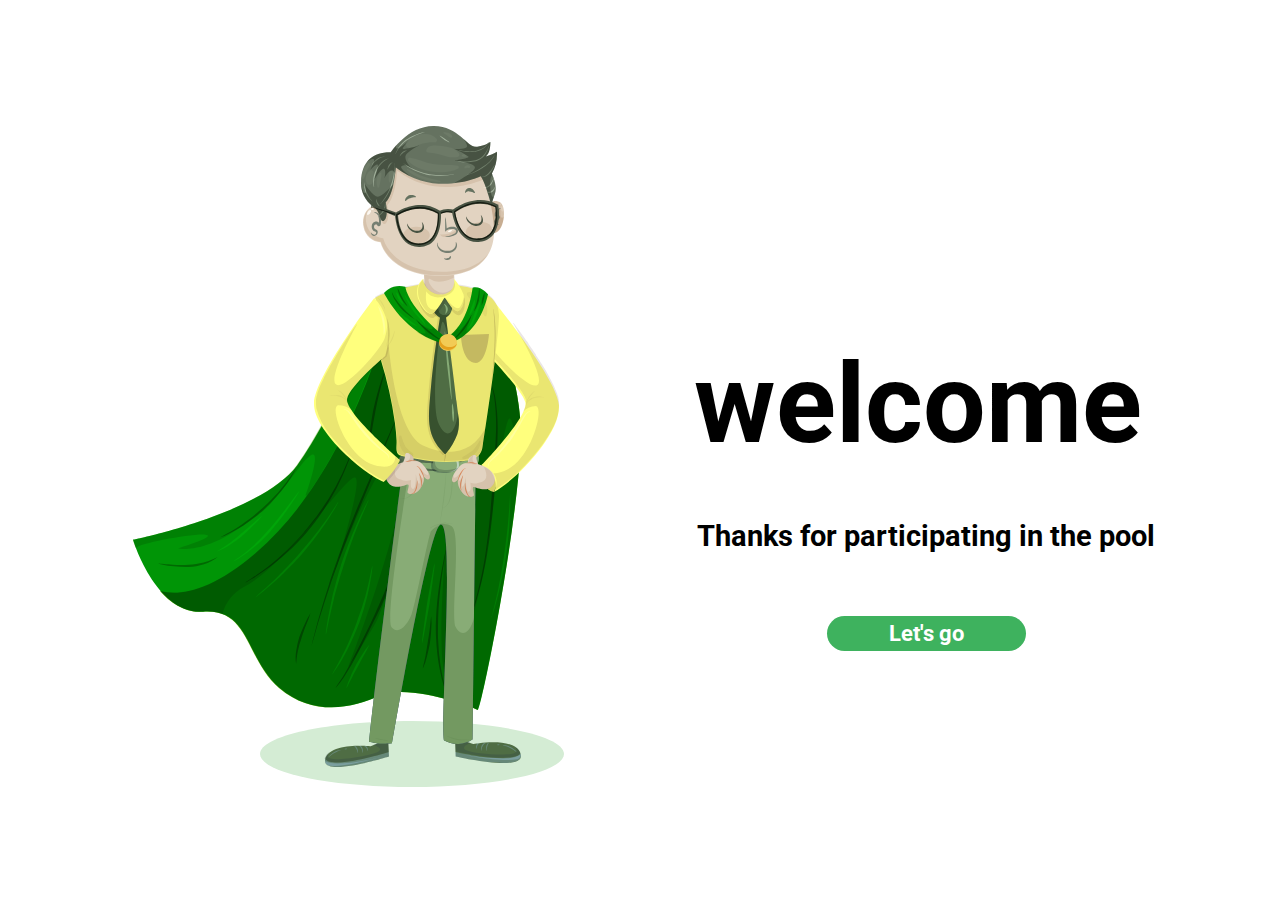
==== pag1.html @ 679d25bf "refactor(tela1): refatoração da tela 1" ====
<!DOCTYPE html>

<html lang="en">
    <head>
        <meta charset="UTF-8">
        <meta name="viewport" content="width=device-width, initial-scale=1.0">
        <title>Tela 1 PB</title>
        <link rel="stylesheet" type="text/css" href="reset.css"> 
        <link rel="stylesheet" type="text/css" href="styles-pag1.css">   
        <link rel="preconnect" href="https://fonts.googleapis.com">
<link rel="preconnect" href="https://fonts.gstatic.com" crossorigin>
<link href="https://fonts.googleapis.com/css2?family=Roboto:ital,wght@0,100;0,300;0,400;0,500;0,700;0,900;1,100;1,300;1,400;1,500;1,700;1,900&display=swap" rel="stylesheet"> 
    </head>
    <body>
        <main class="main">
            <div>
                <img class="img" src="tela1.svg" alt="personagem1"/>
            </div>

            <section>
                <h1 class="h1">welcome</h1>
                <p class="subtitle">Thanks for participating in the pool</p>
                <div class="areaBotao"><a href="pag2.html" class="button">Let's go</a></div>    
            </section>
        </main>      
        <script src="tela1.js"></script>
    </body>
</html>
---- styles-pag1.css ----
* {
    text-decoration: none;
    font-family: 'Roboto';
}   

.h1 {
    color: #000;
    text-align: center;
    font-family: Roboto;
    font-size: 111px;
    font-style: normal;
    font-weight: 700;
    line-height: normal;
    width: 456px;
    height: 106px;
}

.img {
    width: 431px;
    height: 661px;
}

.main { 
    display: flex;
    justify-content: space-evenly; 
    align-items: center;
    width: 100dvw;
    height: 100dvh;
}

.subtitle {
    font-size: 29px;
    width: 473px;
    height: 47px;
    font-weight: 700;
    text-align: center;
    margin-bottom: 50px;
    margin-top: 50px;
}

.button {
    background-color: #3EB25E;
    color: #fff;
    border-radius: 35px;
    border: none;
    width: 199px;
    padding: 5px 0px;
    font-weight: 700;
    font-size: 22px;
    display: flex;
    justify-content: center;
}

.button:hover {
    background-color: #FFFF7D;
    color:#000000;     
}

.areaBotao {
    display: flex;
    justify-content: center;    
}

@media (max-width: 480px) {  
    .main { 
        display: flex;
        flex-direction: column;
        justify-content: center;
        align-items: center;
        gap: 0px;
    }
    .h1 {
        font-size: 53px;
        margin-top: 0px;
    }
    .subtitle {
        font-size: 24px;
    }
    .img {
        width: 271px;
        height: 416px;;      
    }
}
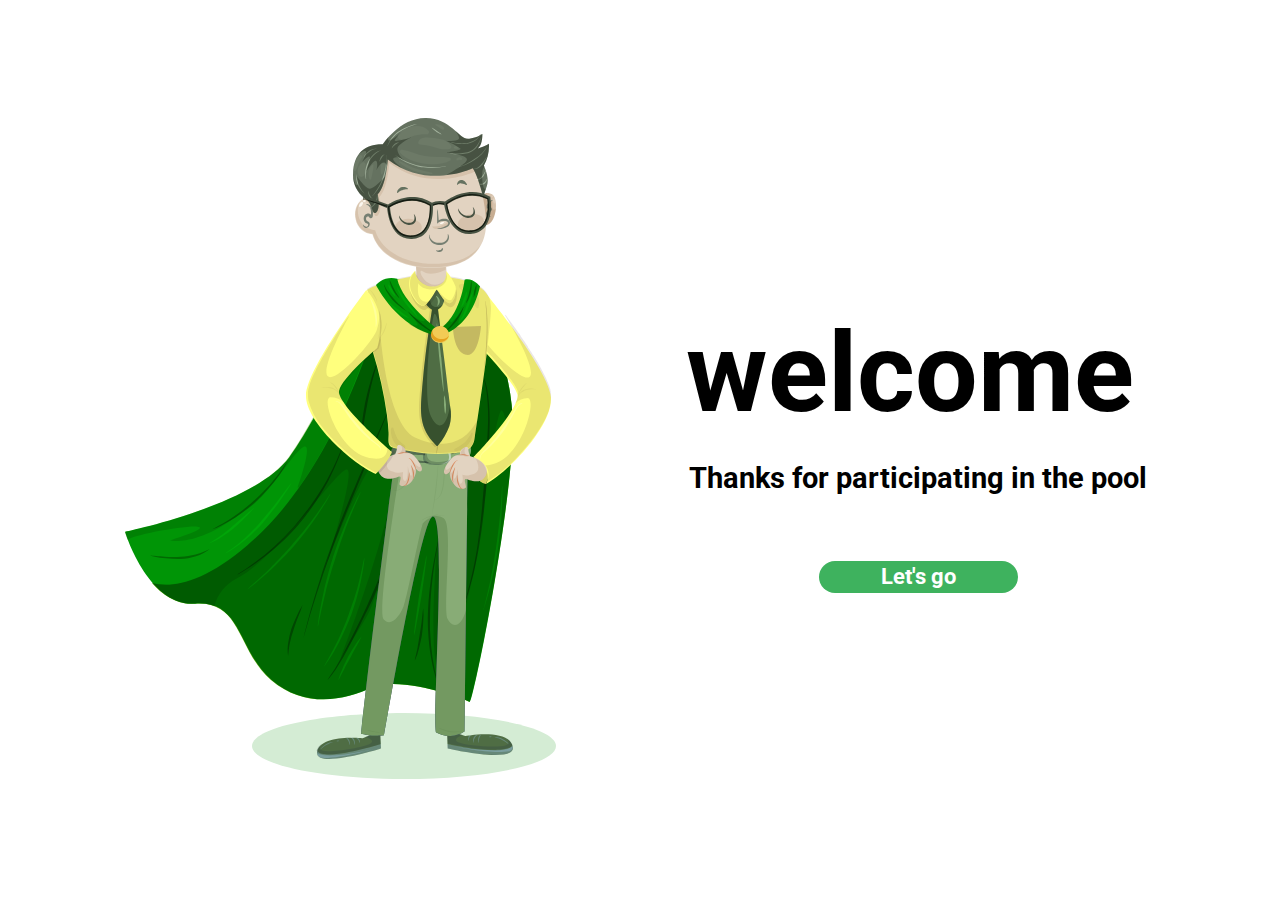
==== commit b212d401: "Organize in folders" ====
--- a/pag1.html
+++ b/pag1.html
@@ -6,7 +6,7 @@
         <meta name="viewport" content="width=device-width, initial-scale=1.0">
         <title>Tela 1 PB</title>
         <link rel="stylesheet" type="text/css" href="reset.css"> 
-        <link rel="stylesheet" type="text/css" href="styles-pag1.css">   
+        <link rel="stylesheet" type="text/css" href="/css/styles-pag1.css">   
         <link rel="preconnect" href="https://fonts.googleapis.com">
 <link rel="preconnect" href="https://fonts.gstatic.com" crossorigin>
 <link href="https://fonts.googleapis.com/css2?family=Roboto:ital,wght@0,100;0,300;0,400;0,500;0,700;0,900;1,100;1,300;1,400;1,500;1,700;1,900&display=swap" rel="stylesheet"> 
@@ -14,7 +14,7 @@
     <body>
         <main class="main">
             <div>
-                <img class="img" src="tela1.svg" alt="personagem1"/>
+                <img class="img" src="/images/screens/tela1.svg" alt="personagem1"/>
             </div>
 
             <section>
@@ -23,6 +23,6 @@
                 <div class="areaBotao"><a href="pag2.html" class="button">Let's go</a></div>    
             </section>
         </main>      
-        <script src="tela1.js"></script>
+        <script src="/js/tela1.js"></script>
     </body>
 </html>
--- a/css/styles-pag1.css
+++ b/css/styles-pag1.css
@@ -0,0 +1,83 @@
+* {
+    text-decoration: none;
+    font-family: 'Roboto';
+}   
+
+.h1 {
+    color: #000;
+    text-align: center;
+    font-family: Roboto;
+    font-size: 111px;
+    font-style: normal;
+    font-weight: 700;
+    line-height: normal;
+    width: 456px;
+    height: 106px;
+}
+
+.img {
+    width: 431px;
+    height: 661px;
+}
+
+.main { 
+    display: flex;
+    justify-content: space-evenly; 
+    align-items: center;
+    width: 100dvw;
+    height: 100dvh;
+}
+
+.subtitle {
+    font-size: 29px;
+    width: 473px;
+    height: 47px;
+    font-weight: 700;
+    text-align: center;
+    margin-bottom: 50px;
+    margin-top: 50px;
+}
+
+.button {
+    background-color: #3EB25E;
+    color: #fff;
+    border-radius: 35px;
+    border: none;
+    width: 199px;
+    padding: 5px 0px;
+    font-weight: 700;
+    font-size: 22px;
+    display: flex;
+    justify-content: center;
+}
+
+.button:hover {
+    background-color: #FFFF7D;
+    color:#000000;     
+}
+
+.areaBotao {
+    display: flex;
+    justify-content: center;    
+}
+
+@media (max-width: 480px) {  
+    .main { 
+        display: flex;
+        flex-direction: column;
+        justify-content: center;
+        align-items: center;
+        gap: 0px;
+    }
+    .h1 {
+        font-size: 53px;
+        margin-top: 0px;
+    }
+    .subtitle {
+        font-size: 24px;
+    }
+    .img {
+        width: 271px;
+        height: 416px;;      
+    }
+}
